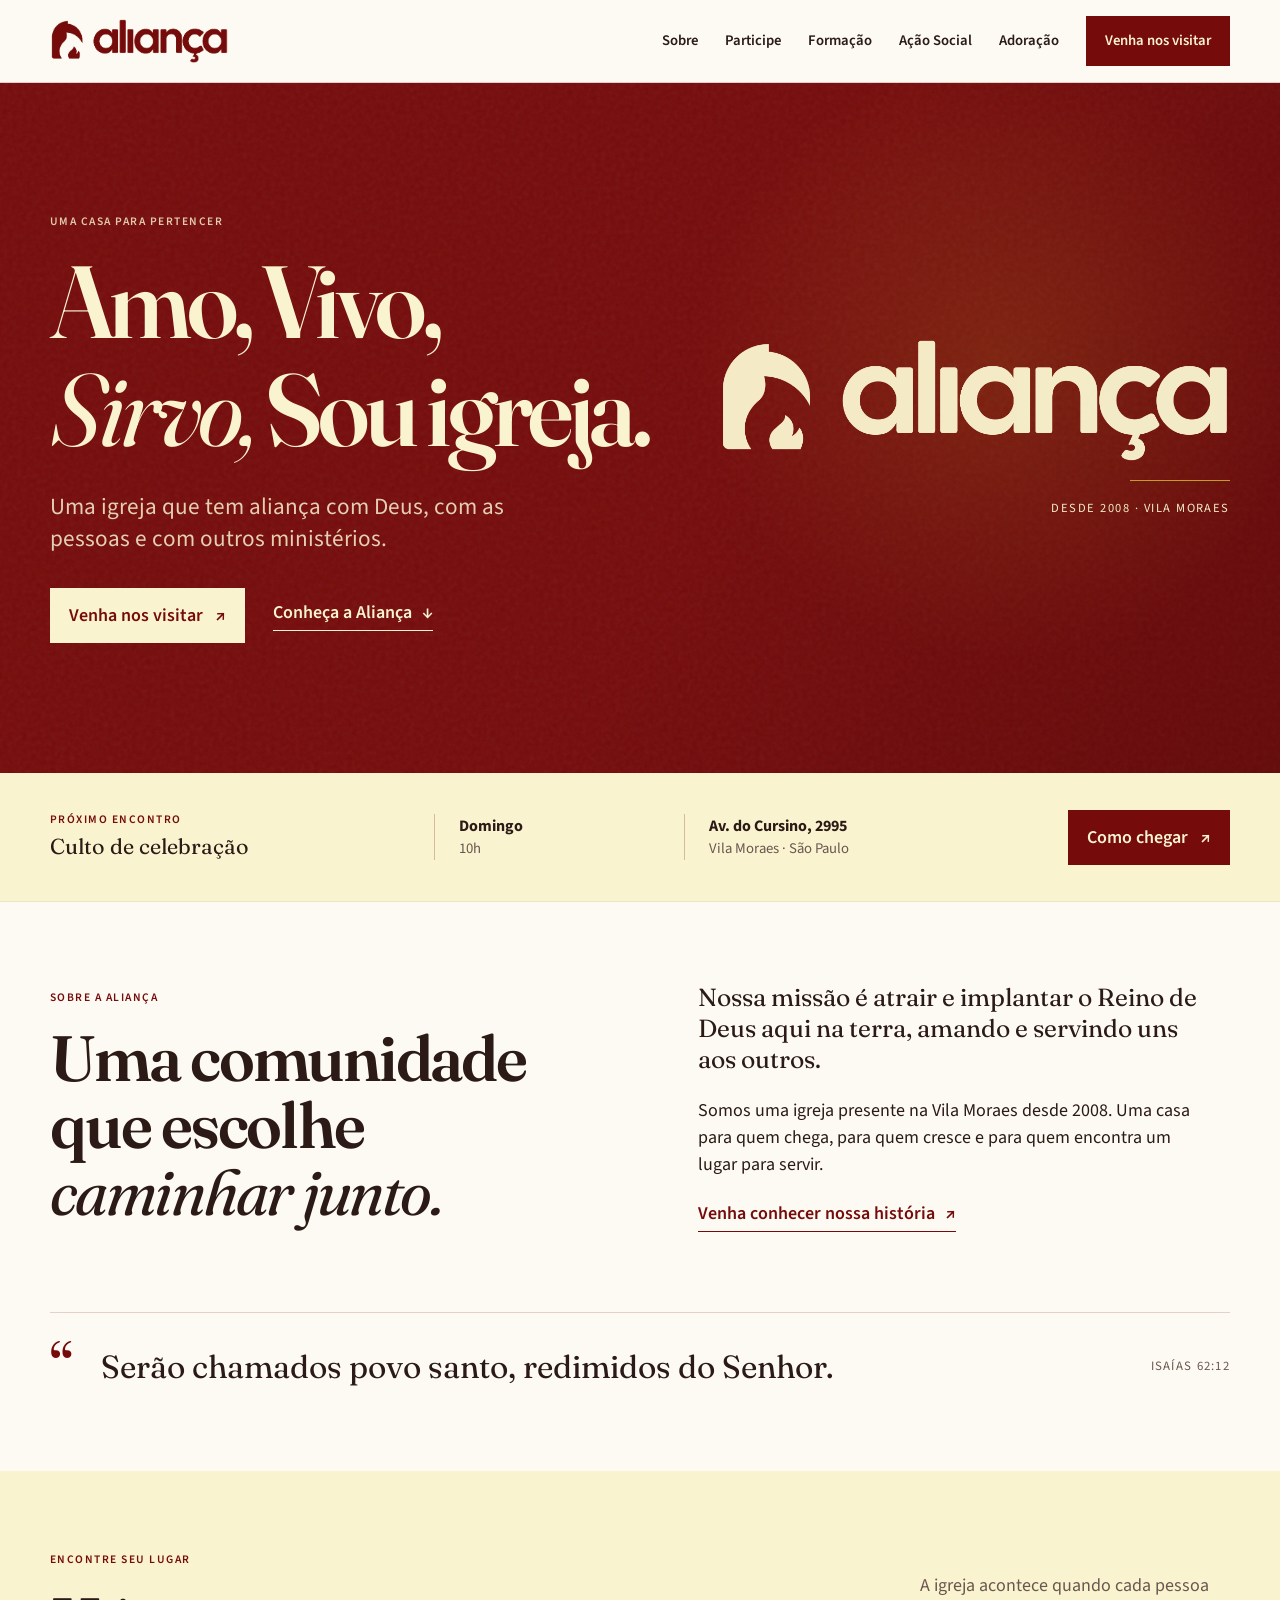
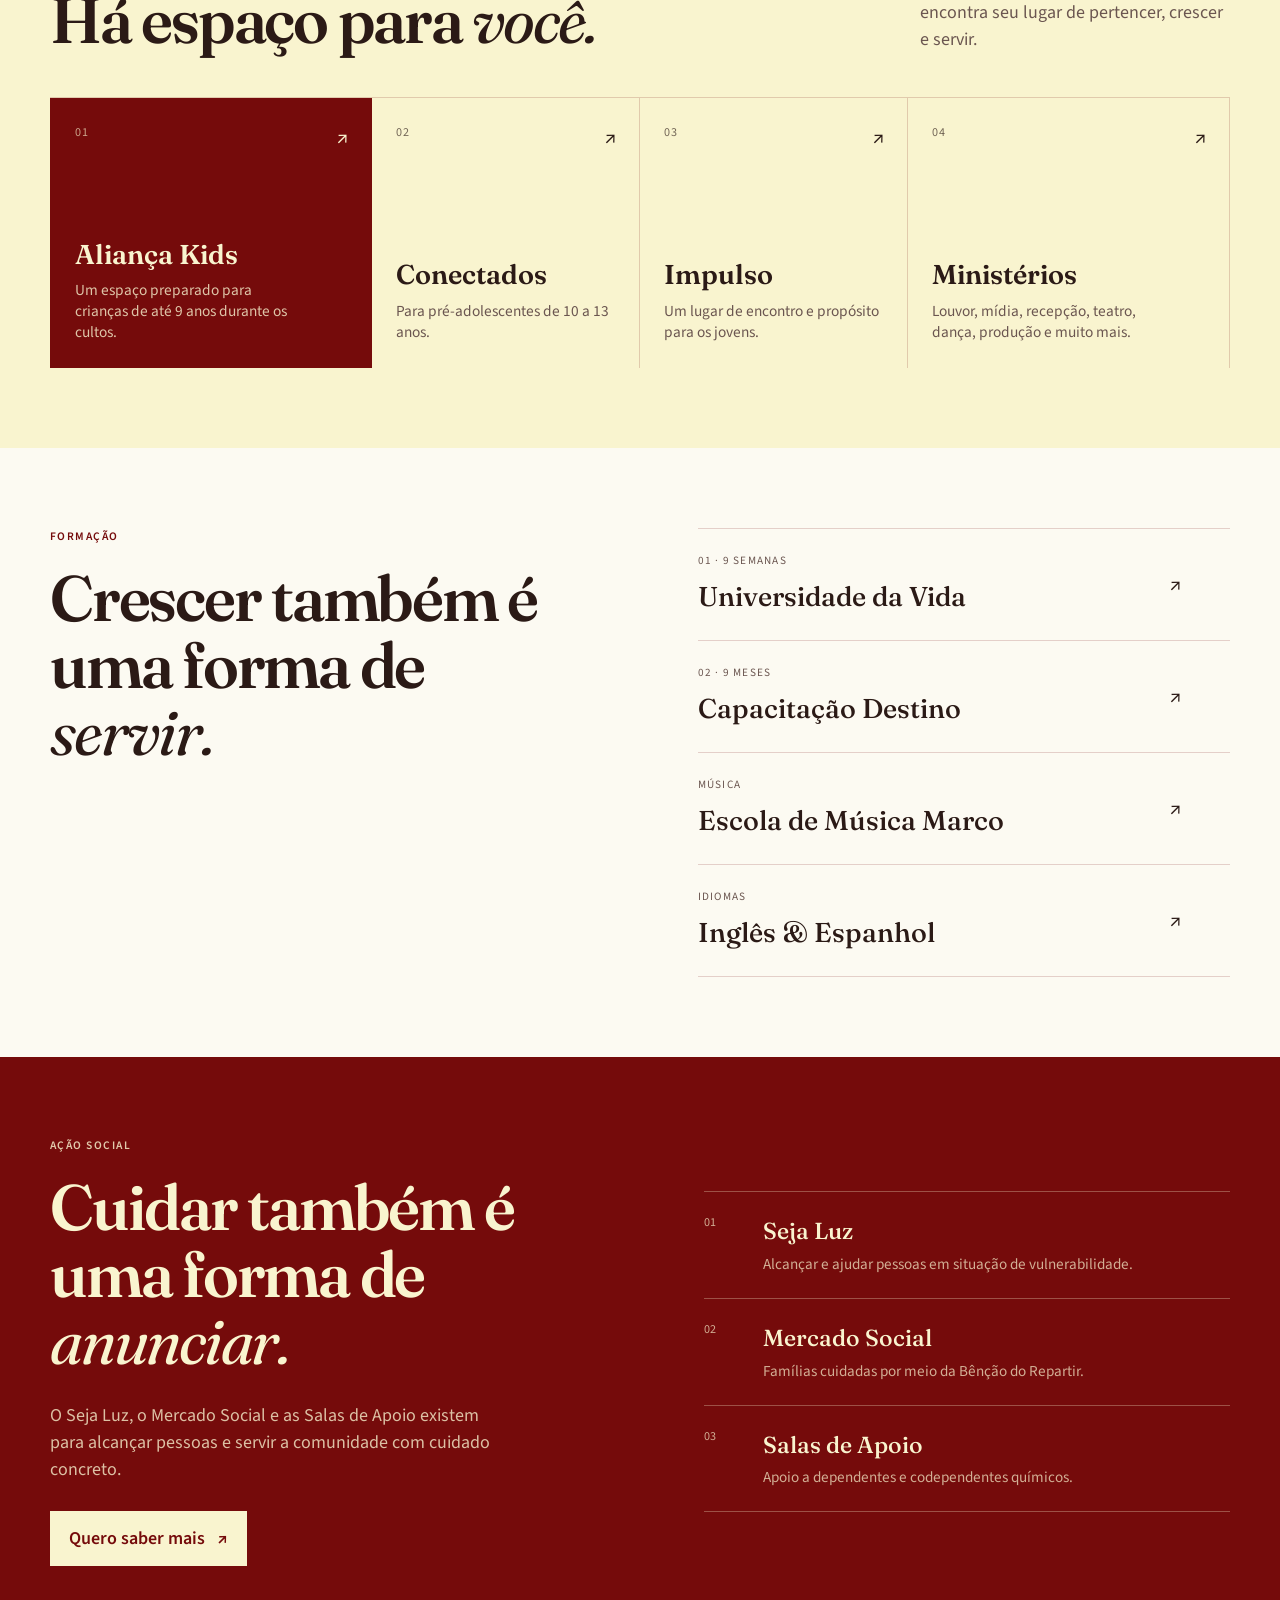
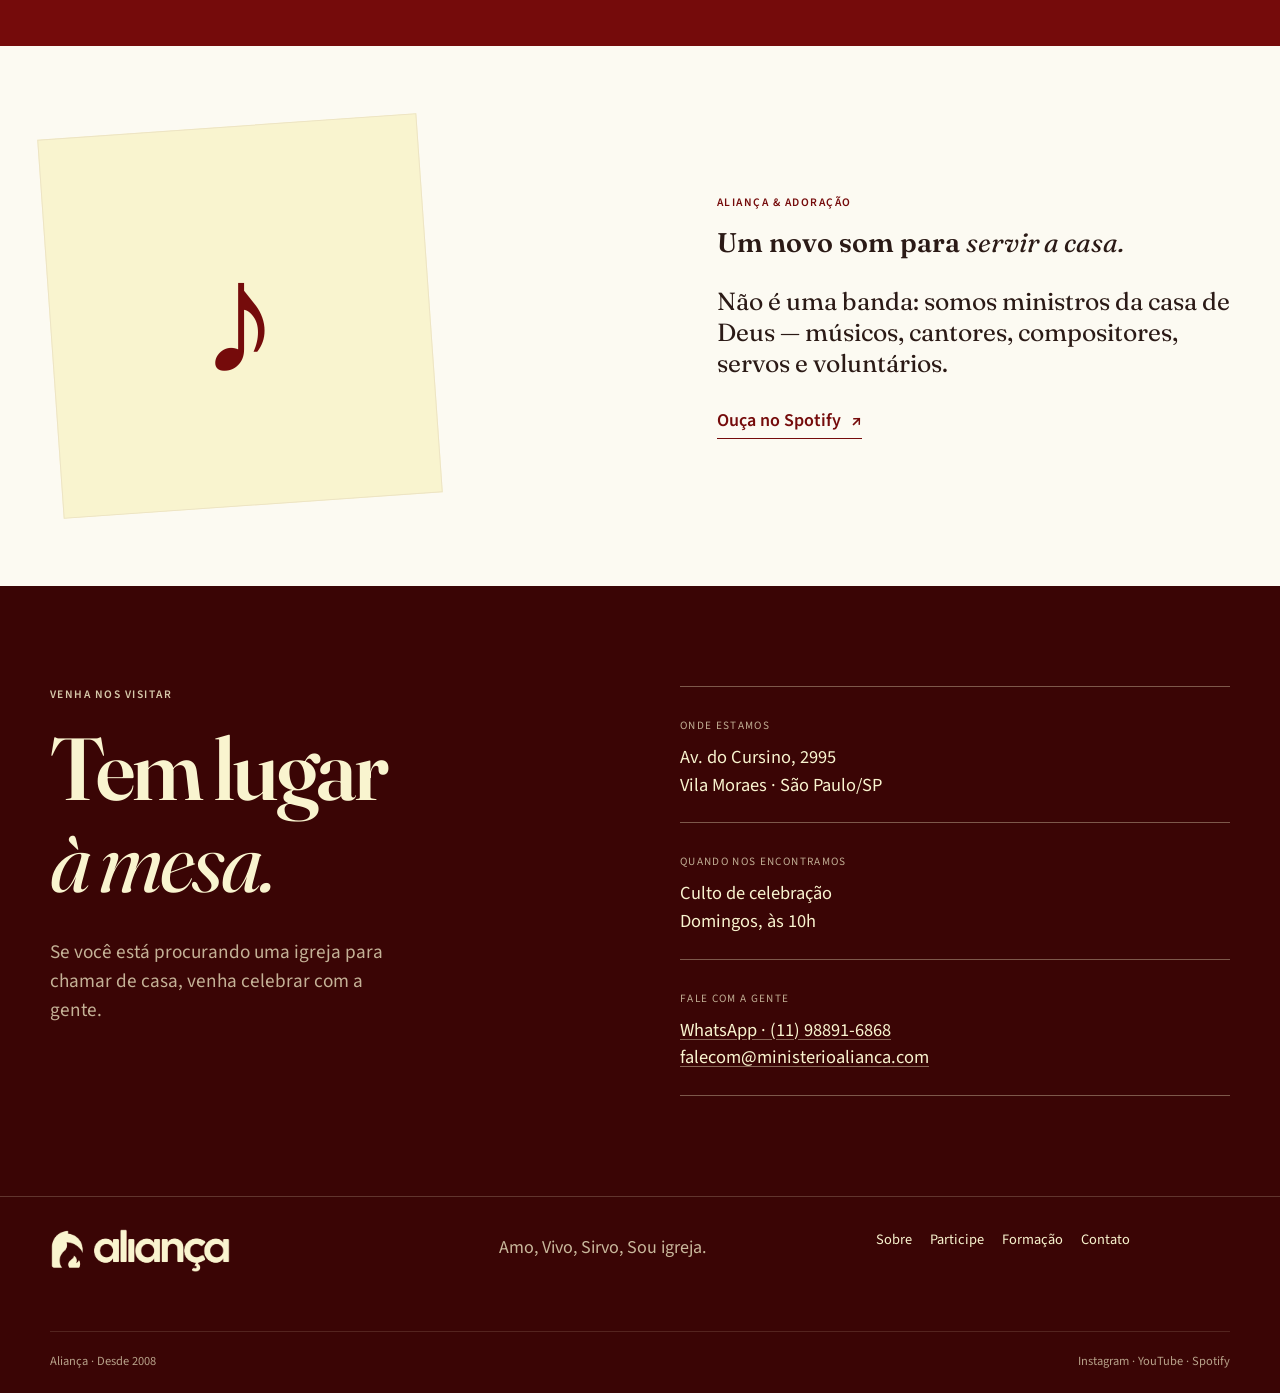
==== index.html @ 7a593504 "Site Aliança — versão inicial para validação online" ====
<!doctype html>
<html lang="pt-BR">
<head>
  <meta charset="utf-8">
  <meta name="viewport" content="width=device-width, initial-scale=1">
  <meta name="description" content="Aliança — uma igreja que tem aliança com Deus, com as pessoas e com outros ministérios.">
  <title>Aliança — Amo, Vivo, Sirvo, Sou igreja</title>
  <link rel="preconnect" href="https://fonts.googleapis.com">
  <link rel="preconnect" href="https://fonts.gstatic.com" crossorigin>
  <link href="https://fonts.googleapis.com/css2?family=Fraunces:opsz,wght@9..144,400;9..144,500;9..144,600;9..144,700&family=Source+Sans+3:wght@400;600&display=swap" rel="stylesheet">
  <link rel="stylesheet" href="tokens.css">
  <link rel="stylesheet" href="styles.css">
  <script src="script.js" defer></script>
</head>
<body>
  <a class="skip-link" href="#conteudo">Pular para o conteúdo</a>

  <header class="site-header" data-header>
    <div class="container header-inner">
      <a class="brand" href="#inicio" aria-label="Aliança — início">
        <img src="imagens/logo-bordo-transparente.png" alt="Aliança" width="190" height="61">
      </a>
      <button class="menu-toggle" type="button" aria-expanded="false" aria-controls="menu-principal">
        <span class="sr-only">Abrir menu</span>
        <span></span><span></span><span></span>
      </button>
      <nav id="menu-principal" class="main-nav" aria-label="Navegação principal">
        <a href="sobre.html">Sobre</a>
        <a href="participe.html">Participe</a>
        <a href="formacao.html">Formação</a>
        <a href="acao-social.html">Ação Social</a>
        <a href="adoracao.html">Adoração</a>
        <a class="nav-cta" href="contato.html">Venha nos visitar</a>
      </nav>
    </div>
  </header>

  <main id="conteudo">
    <section id="inicio" class="hero">
      <div class="hero-texture" aria-hidden="true"></div>
      <div class="container hero-grid">
        <div class="hero-copy">
          <p class="eyebrow eyebrow-light">Uma casa para pertencer</p>
          <h1>Amo, Vivo,<br><em>Sirvo,</em> Sou igreja.</h1>
          <p class="hero-lead">Uma igreja que tem aliança com Deus, com as pessoas e com outros ministérios.</p>
          <div class="hero-actions">
            <a class="button button-cream" href="#contato">Venha nos visitar <span aria-hidden="true">↗</span></a>
            <a class="text-link text-link-light" href="#sobre">Conheça a Aliança <span aria-hidden="true">↓</span></a>
          </div>
        </div>
        <div class="hero-mark" aria-hidden="true">
          <img src="imagens/logo2.png" alt="" width="530" height="146">
          <span class="hero-rule"></span>
          <span>Desde 2008 · Vila Moraes</span>
        </div>
      </div>
    </section>

    <section class="visit-strip" aria-label="Próximo culto">
      <div class="container visit-grid">
        <div>
          <p class="eyebrow">Próximo encontro</p>
          <p class="visit-title">Culto de celebração</p>
        </div>
        <div class="visit-detail"><strong>Domingo</strong><span>10h</span></div>
        <div class="visit-detail"><strong>Av. do Cursino, 2995</strong><span>Vila Moraes · São Paulo</span></div>
        <a class="button button-wine" href="#contato">Como chegar <span aria-hidden="true">↗</span></a>
      </div>
    </section>

    <section id="sobre" class="section section-light about-section">
      <div class="container split-grid">
        <div class="section-intro">
          <p class="eyebrow">Sobre a Aliança</p>
          <h2>Uma comunidade que escolhe <em>caminhar junto.</em></h2>
        </div>
        <div class="section-body">
          <p class="lead">Nossa missão é atrair e implantar o Reino de Deus aqui na terra, amando e servindo uns aos outros.</p>
          <p>Somos uma igreja presente na Vila Moraes desde 2008. Uma casa para quem chega, para quem cresce e para quem encontra um lugar para servir.</p>
          <a class="text-link" href="#contato">Venha conhecer nossa história <span aria-hidden="true">↗</span></a>
        </div>
      </div>
      <div class="container verse-band">
        <div class="verse-mark" aria-hidden="true">“</div>
        <blockquote>Serão chamados povo santo, redimidos do Senhor.</blockquote>
        <cite>Isaías 62:12</cite>
      </div>
    </section>

    <section id="participe" class="section section-cream participate-section">
      <div class="container">
        <div class="section-heading-row">
          <div><p class="eyebrow">Encontre seu lugar</p><h2>Há espaço para <em>você.</em></h2></div>
          <p class="heading-note">A igreja acontece quando cada pessoa encontra seu lugar de pertencer, crescer e servir.</p>
        </div>
        <div class="path-grid">
          <a class="path-card path-card-featured" href="#contato"><span class="card-number">01</span><h3>Aliança Kids</h3><p>Um espaço preparado para crianças de até 9 anos durante os cultos.</p><span class="card-arrow">↗</span></a>
          <a class="path-card" href="#contato"><span class="card-number">02</span><h3>Conectados</h3><p>Para pré-adolescentes de 10 a 13 anos.</p><span class="card-arrow">↗</span></a>
          <a class="path-card" href="#contato"><span class="card-number">03</span><h3>Impulso</h3><p>Um lugar de encontro e propósito para os jovens.</p><span class="card-arrow">↗</span></a>
          <a class="path-card" href="#contato"><span class="card-number">04</span><h3>Ministérios</h3><p>Louvor, mídia, recepção, teatro, dança, produção e muito mais.</p><span class="card-arrow">↗</span></a>
        </div>
      </div>
    </section>

    <section id="formacao" class="section section-light formation-section">
      <div class="container split-grid align-start">
        <div class="section-intro"><p class="eyebrow">Formação</p><h2>Crescer também é uma forma de <em>servir.</em></h2></div>
        <div class="formation-list">
          <a href="#contato" class="list-item"><span><small>01 · 9 semanas</small><strong>Universidade da Vida</strong></span><span class="list-arrow">↗</span></a>
          <a href="#contato" class="list-item"><span><small>02 · 9 meses</small><strong>Capacitação Destino</strong></span><span class="list-arrow">↗</span></a>
          <a href="#contato" class="list-item"><span><small>Música</small><strong>Escola de Música Marco</strong></span><span class="list-arrow">↗</span></a>
          <a href="#contato" class="list-item"><span><small>Idiomas</small><strong>Inglês &amp; Espanhol</strong></span><span class="list-arrow">↗</span></a>
        </div>
      </div>
    </section>

    <section id="acao-social" class="section social-section">
      <div class="container social-grid">
        <div class="social-copy"><p class="eyebrow eyebrow-light">Ação Social</p><h2>Cuidar também é uma forma de <em>anunciar.</em></h2><p>O Seja Luz, o Mercado Social e as Salas de Apoio existem para alcançar pessoas e servir a comunidade com cuidado concreto.</p><a class="button button-cream" href="#contato">Quero saber mais <span aria-hidden="true">↗</span></a></div>
        <div class="social-list"><div><span>01</span><strong>Seja Luz</strong><p>Alcançar e ajudar pessoas em situação de vulnerabilidade.</p></div><div><span>02</span><strong>Mercado Social</strong><p>Famílias cuidadas por meio da Bênção do Repartir.</p></div><div><span>03</span><strong>Salas de Apoio</strong><p>Apoio a dependentes e codependentes químicos.</p></div></div>
      </div>
    </section>

    <section id="adoracao" class="section section-light worship-section">
      <div class="container worship-grid">
        <div class="worship-symbol" aria-hidden="true"><span>♪</span></div>
        <div><p class="eyebrow">Aliança &amp; Adoração</p><h2>Um novo som para <em>servir a casa.</em></h2><p class="lead">Não é uma banda: somos ministros da casa de Deus — músicos, cantores, compositores, servos e voluntários.</p><a class="text-link" href="#contato">Ouça no Spotify <span aria-hidden="true">↗</span></a></div>
      </div>
    </section>

    <section id="contato" class="contact-section">
      <div class="container contact-grid">
        <div><p class="eyebrow eyebrow-light">Venha nos visitar</p><h2>Tem lugar<br><em>à mesa.</em></h2><p class="contact-intro">Se você está procurando uma igreja para chamar de casa, venha celebrar com a gente.</p></div>
        <div class="contact-details"><div><small>Onde estamos</small><p>Av. do Cursino, 2995<br>Vila Moraes · São Paulo/SP</p></div><div><small>Quando nos encontramos</small><p>Culto de celebração<br>Domingos, às 10h</p></div><div><small>Fale com a gente</small><p><a href="https://wa.me/5511988916868">WhatsApp · (11) 98891-6868</a><br><a href="mailto:falecom@ministerioalianca.com">falecom@ministerioalianca.com</a></p></div></div>
      </div>
    </section>
  </main>

  <footer class="site-footer"><div class="container footer-grid"><a class="footer-brand" href="#inicio"><img src="imagens/logo2.png" alt="Aliança" width="180" height="50"></a><p>Amo, Vivo, Sirvo, Sou igreja.</p><div class="footer-links"><a href="#sobre">Sobre</a><a href="#participe">Participe</a><a href="#formacao">Formação</a><a href="#contato">Contato</a></div><div class="footer-bottom"><span>Aliança · Desde 2008</span><span><a href="https://www.instagram.com/ministerio.alianca/">Instagram</a> · <a href="https://www.youtube.com/">YouTube</a> · <a href="https://open.spotify.com/">Spotify</a></span></div></div></footer>
</body>
</html>
---- tokens.css ----
/* ============================================
   Aliança — Design Tokens (CSS Custom Properties)
   Gerado a partir do logotipo (bordô #750B0B + creme #F9F4CF)
   ============================================ */

:root {
  /* --- Cores primárias (do logo) --- */
  --cor-bordo: #750B0B;
  --cor-creme: #F9F4CF;

  /* --- Escala do bordô --- */
  --cor-bordo-profundo: #3A0505;
  --cor-bordo-medio: #962424;
  --cor-bordo-suave: #C26565;
  --cor-bordo-claro: #EBC9C9;

  /* --- Neutros quentes --- */
  --cor-marfim: #FCFAF2;
  --cor-areia: #EDE4C4;
  --cor-texto: #2B1A16;
  --cor-texto-suave: #6B5650;

  /* --- Acento --- */
  --cor-ouro: #C9A227;

  /* --- Tipografia --- */
  --fonte-display: 'Fraunces', Georgia, 'Times New Roman', serif;
  --fonte-texto: 'Source Sans 3', 'Segoe UI', system-ui, sans-serif;

  /* --- Escala tipográfica --- */
  --texto-xs: 0.75rem;
  --texto-sm: 0.875rem;
  --texto-base: 1rem;
  --texto-lg: 1.125rem;
  --texto-xl: 1.35rem;
  --texto-2xl: 1.75rem;
  --texto-3xl: 2.25rem;
  --texto-4xl: 3rem;
  --texto-5xl: 3.5rem;

  /* --- Espaçamento / forma --- */
  --raio: 4px;
  --raio-medio: 8px;
  --sombra: 0 2px 12px rgba(58, 5, 5, 0.08);
  --espaco-secao: 5rem;
}
---- styles.css ----
@import url('tokens.css');

:root{--container:1180px;--line:rgba(117,11,11,.18)}
*{box-sizing:border-box}html{scroll-behavior:smooth}body{margin:0;background:var(--cor-marfim);color:var(--cor-texto);font-family:var(--fonte-texto);font-size:18px;line-height:1.5}a{color:inherit;text-decoration:none}img{max-width:100%;height:auto;display:block}.container{width:min(calc(100% - 48px),var(--container));margin-inline:auto}.skip-link{position:absolute;left:-9999px}.skip-link:focus{left:16px;top:16px;z-index:100;background:var(--cor-creme);padding:12px 16px}.sr-only{position:absolute;width:1px;height:1px;padding:0;margin:-1px;overflow:hidden;clip:rect(0,0,0,0);white-space:nowrap;border:0}.site-header{position:sticky;top:0;z-index:20;background:rgba(252,250,242,.94);backdrop-filter:blur(12px);border-bottom:1px solid var(--line)}.header-inner{min-height:82px;display:flex;align-items:center;justify-content:space-between;gap:32px}.brand img{width:178px}.main-nav{display:flex;align-items:center;gap:27px;font-size:.92rem;font-weight:600}.main-nav a{transition:color .2s ease}.main-nav a:hover,.text-link:hover{color:var(--cor-bordo-medio)}.nav-cta,.button{display:inline-flex;align-items:center;gap:12px;padding:13px 18px;font-weight:600;border:1px solid transparent;transition:transform .2s ease,background .2s ease}.nav-cta{background:var(--cor-bordo);color:var(--cor-creme)}.nav-cta:hover{background:var(--cor-bordo-profundo);color:var(--cor-creme)}.button:hover{transform:translateY(-2px)}.button-cream{background:var(--cor-creme);color:var(--cor-bordo)}.button-cream:hover{background:#fff8d9}.button-wine{background:var(--cor-bordo);color:var(--cor-creme)}.button-wine:hover{background:var(--cor-bordo-profundo);color:var(--cor-creme)}.menu-toggle{display:none;background:none;border:0;width:44px;height:44px}.menu-toggle span:not(.sr-only){display:block;width:24px;height:2px;background:var(--cor-bordo);margin:5px auto}.hero{position:relative;isolation:isolate;min-height:690px;display:flex;align-items:center;background:var(--cor-bordo);color:var(--cor-creme);overflow:hidden}.hero:after{content:"";position:absolute;inset:0;background:radial-gradient(circle at 78% 40%,rgba(201,162,39,.15),transparent 28%),linear-gradient(120deg,transparent 0 55%,rgba(58,5,5,.28) 100%);z-index:-1}.hero-texture{position:absolute;inset:0;opacity:.14;z-index:-1;background-image:url("data:image/svg+xml,%3Csvg viewBox='0 0 160 160' xmlns='http://www.w3.org/2000/svg'%3E%3Cfilter id='n'%3E%3CfeTurbulence type='fractalNoise' baseFrequency='.9' numOctaves='4' stitchTiles='stitch'/%3E%3C/filter%3E%3Crect width='100%25' height='100%25' filter='url(%23n)' opacity='.5'/%3E%3C/svg%3E")}.hero-grid{display:grid;grid-template-columns:1.1fr .9fr;align-items:center;gap:40px}.eyebrow{color:var(--cor-bordo);font-size:.72rem;font-weight:600;letter-spacing:.13em;text-transform:uppercase;margin:0 0 18px}.eyebrow-light{color:var(--cor-creme);opacity:.82}.hero h1,h2,h3{font-family:var(--fonte-display);font-weight:600;line-height:1.05;margin:0}.hero h1{font-size:clamp(3.5rem,8vw,6.8rem);letter-spacing:-.045em;max-width:720px}.hero h1 em,h2 em{font-style:italic;font-weight:400}.hero-lead{font-size:clamp(1.15rem,2vw,1.45rem);max-width:520px;line-height:1.35;margin:28px 0 34px;color:rgba(249,244,207,.84)}.hero-actions{display:flex;align-items:center;gap:28px;flex-wrap:wrap}.text-link{display:inline-flex;align-items:center;gap:10px;color:var(--cor-bordo);font-weight:600;border-bottom:1px solid currentColor;padding-bottom:4px}.text-link-light{color:var(--cor-creme)}.hero-mark{justify-self:end;display:flex;flex-direction:column;align-items:flex-end;gap:18px;opacity:.96}.hero-mark img{width:min(100%,530px)}.hero-mark span:last-child{font-size:.78rem;letter-spacing:.12em;text-transform:uppercase}.hero-rule{height:1px;width:100px;background:var(--cor-ouro)}.visit-strip{background:var(--cor-creme);border-bottom:1px solid var(--cor-areia)}.visit-grid{min-height:128px;display:grid;grid-template-columns:1.2fr .75fr 1.2fr auto;align-items:center;gap:30px}.visit-grid .eyebrow{margin-bottom:3px}.visit-title{font-family:var(--fonte-display);font-size:1.35rem;margin:0}.visit-detail{border-left:1px solid rgba(117,11,11,.25);padding-left:24px;display:flex;flex-direction:column}.visit-detail strong{font-size:1rem}.visit-detail span{font-size:.92rem;color:var(--cor-texto-suave)}.section{padding:var(--espaco-secao) 0}.section-light{background:var(--cor-marfim)}.section-cream{background:var(--cor-creme)}.split-grid{display:grid;grid-template-columns:1fr 1fr;gap:clamp(48px,9vw,140px);align-items:center}.section-intro h2,.section-heading-row h2,.social-copy h2,.contact-section h2{font-size:clamp(2.45rem,5vw,4.4rem);letter-spacing:-.035em;max-width:560px}.section-body{max-width:500px}.section-body p{margin:0 0 22px}.section-body .lead,.worship-section .lead{font-family:var(--fonte-display);font-size:1.55rem;line-height:1.25}.verse-band{border-top:1px solid var(--line);margin-top:80px;padding-top:30px;display:grid;grid-template-columns:auto 1fr auto;align-items:center;gap:28px}.verse-mark{font-family:var(--fonte-display);color:var(--cor-bordo);font-size:4rem;line-height:.6}.verse-band blockquote{font-family:var(--fonte-display);font-size:clamp(1.4rem,2.5vw,2rem);margin:0}.verse-band cite{font-size:.8rem;text-transform:uppercase;letter-spacing:.1em;font-style:normal;color:var(--cor-texto-suave)}.section-heading-row{display:flex;align-items:end;justify-content:space-between;gap:40px;margin-bottom:44px}.heading-note{max-width:310px;color:var(--cor-texto-suave);margin:0}.path-grid{display:grid;grid-template-columns:1.2fr 1fr 1fr 1.2fr;border-top:1px solid var(--line)}.path-card{position:relative;min-height:270px;padding:26px 24px;border-right:1px solid var(--line);display:flex;flex-direction:column;transition:background .2s ease}.path-card:first-child{border-left:1px solid var(--line)}.path-card:hover{background:rgba(255,255,255,.48)}.path-card-featured{background:var(--cor-bordo);color:var(--cor-creme)}.path-card-featured:hover{background:var(--cor-bordo-profundo)}.card-number{font-size:.76rem;letter-spacing:.08em;opacity:.65}.path-card h3{font-size:1.7rem;margin-top:auto}.path-card p{font-size:.96rem;line-height:1.35;color:var(--cor-texto-suave);max-width:220px;margin:12px 0 0}.path-card-featured p{color:rgba(249,244,207,.8)}.card-arrow,.list-arrow{font-size:1.3rem;position:absolute;right:22px;top:24px}.align-start{align-items:start}.formation-list{border-top:1px solid var(--line)}.list-item{position:relative;display:flex;justify-content:space-between;align-items:center;min-height:112px;border-bottom:1px solid var(--line);padding:20px 48px 20px 0;transition:padding .2s ease,color .2s ease}.list-item:hover{padding-left:12px;color:var(--cor-bordo)}.list-item small{display:block;text-transform:uppercase;letter-spacing:.11em;color:var(--cor-texto-suave);font-size:.7rem;margin-bottom:7px}.list-item strong{font-family:var(--fonte-display);font-size:1.7rem;font-weight:500}.list-arrow{position:static}.social-section{background:var(--cor-bordo);color:var(--cor-creme)}.social-grid{display:grid;grid-template-columns:1fr 1fr;gap:clamp(50px,10vw,150px);align-items:center}.social-copy h2{max-width:530px}.social-copy>p:not(.eyebrow){max-width:440px;color:rgba(249,244,207,.78);margin:28px 0}.social-list{border-top:1px solid rgba(249,244,207,.3)}.social-list>div{padding:22px 0;border-bottom:1px solid rgba(249,244,207,.3);display:grid;grid-template-columns:44px 1fr;column-gap:15px}.social-list span{font-size:.76rem;opacity:.7}.social-list strong{font-family:var(--fonte-display);font-size:1.45rem;font-weight:500}.social-list p{grid-column:2;margin:4px 0 0;color:rgba(249,244,207,.7);font-size:.95rem}.worship-grid{display:grid;grid-template-columns:1fr 1fr;gap:clamp(50px,12vw,180px);align-items:center}.worship-symbol{width:min(100%,380px);aspect-ratio:1;background:var(--cor-creme);border:1px solid var(--cor-areia);display:grid;place-items:center;transform:rotate(-4deg)}.worship-symbol span{font-family:var(--fonte-display);font-size:10rem;color:var(--cor-bordo);transform:rotate(4deg)}.worship-section .lead{max-width:520px;margin:28px 0}.contact-section{background:var(--cor-bordo-profundo);color:var(--cor-creme);padding:100px 0}.contact-grid{display:grid;grid-template-columns:1fr 1fr;gap:80px}.contact-section h2{font-size:clamp(3rem,7vw,5.5rem)}.contact-intro{max-width:350px;font-size:1.2rem;color:rgba(249,244,207,.72);margin-top:32px}.contact-details{border-top:1px solid rgba(249,244,207,.35)}.contact-details>div{padding:23px 0;border-bottom:1px solid rgba(249,244,207,.35)}.contact-details small{font-size:.7rem;letter-spacing:.12em;text-transform:uppercase;opacity:.7}.contact-details p{margin:7px 0 0;font-size:1.15rem}.contact-details a{text-decoration:underline;text-decoration-color:rgba(249,244,207,.4);text-underline-offset:3px}.site-footer{background:var(--cor-bordo-profundo);border-top:1px solid rgba(249,244,207,.2);color:var(--cor-creme);padding:32px 0 22px}.footer-grid{display:grid;grid-template-columns:1.2fr 1fr 1fr;gap:24px;align-items:start}.footer-brand img{width:180px}.footer-grid>p{margin:5px 0;opacity:.75}.footer-links{display:flex;flex-wrap:wrap;gap:18px;font-size:.9rem}.footer-links a:hover,.footer-bottom a:hover{text-decoration:underline}.footer-bottom{grid-column:1/-1;border-top:1px solid rgba(249,244,207,.2);padding-top:20px;margin-top:35px;display:flex;justify-content:space-between;gap:20px;font-size:.78rem;opacity:.65}
@media(max-width:900px){.main-nav{gap:15px}.visit-grid{grid-template-columns:1fr 1fr}.visit-grid .button{justify-self:start}.path-grid{grid-template-columns:1fr 1fr}.path-card:nth-child(3){border-left:1px solid var(--line);border-top:1px solid var(--line)}.path-card:nth-child(4){border-top:1px solid var(--line)}.hero{min-height:620px}.hero-grid{grid-template-columns:1fr}.hero-mark{display:none}.social-grid,.worship-grid,.contact-grid{gap:55px}}
@media(max-width:700px){body{font-size:17px}.container{width:min(calc(100% - 32px),var(--container))}.header-inner{min-height:70px}.brand img{width:145px}.menu-toggle{display:block}.main-nav{display:none;position:absolute;top:70px;left:0;right:0;background:var(--cor-marfim);border-bottom:1px solid var(--line);padding:20px 16px;flex-direction:column;align-items:stretch;gap:0}.main-nav.is-open{display:flex}.main-nav a{padding:13px 0;border-bottom:1px solid var(--line)}.main-nav .nav-cta{padding:13px 16px;margin-top:12px;text-align:center;border-bottom:0}.hero{min-height:650px}.hero h1{font-size:clamp(3.2rem,15vw,5rem)}.hero-lead{font-size:1.1rem}.visit-grid{grid-template-columns:1fr;gap:17px;padding:25px 0}.visit-detail{border-left:0;border-top:1px solid rgba(117,11,11,.25);padding:16px 0 0}.visit-grid .button{margin-top:3px}.section{padding:64px 0}.split-grid,.social-grid,.worship-grid,.contact-grid{grid-template-columns:1fr;gap:40px}.section-heading-row{display:block;margin-bottom:32px}.heading-note{margin-top:22px}.verse-band{grid-template-columns:auto 1fr;margin-top:55px;gap:16px}.verse-band cite{grid-column:2}.path-grid{grid-template-columns:1fr}.path-card,.path-card:first-child{border-left:1px solid var(--line);border-right:1px solid var(--line);border-bottom:1px solid var(--line);min-height:205px}.path-card:nth-child(3),.path-card:nth-child(4){border-top:0}.path-card h3{margin-top:42px}.formation-list{margin-top:10px}.list-item strong{font-size:1.45rem}.worship-symbol{width:75%;max-width:310px}.worship-symbol span{font-size:7rem}.contact-section{padding:72px 0}.footer-grid{grid-template-columns:1fr}.footer-bottom{grid-column:1;display:block}.footer-bottom span{display:block;margin-top:8px}}
@media(prefers-reduced-motion:reduce){html{scroll-behavior:auto}.button,.list-item,.path-card{transition:none}}
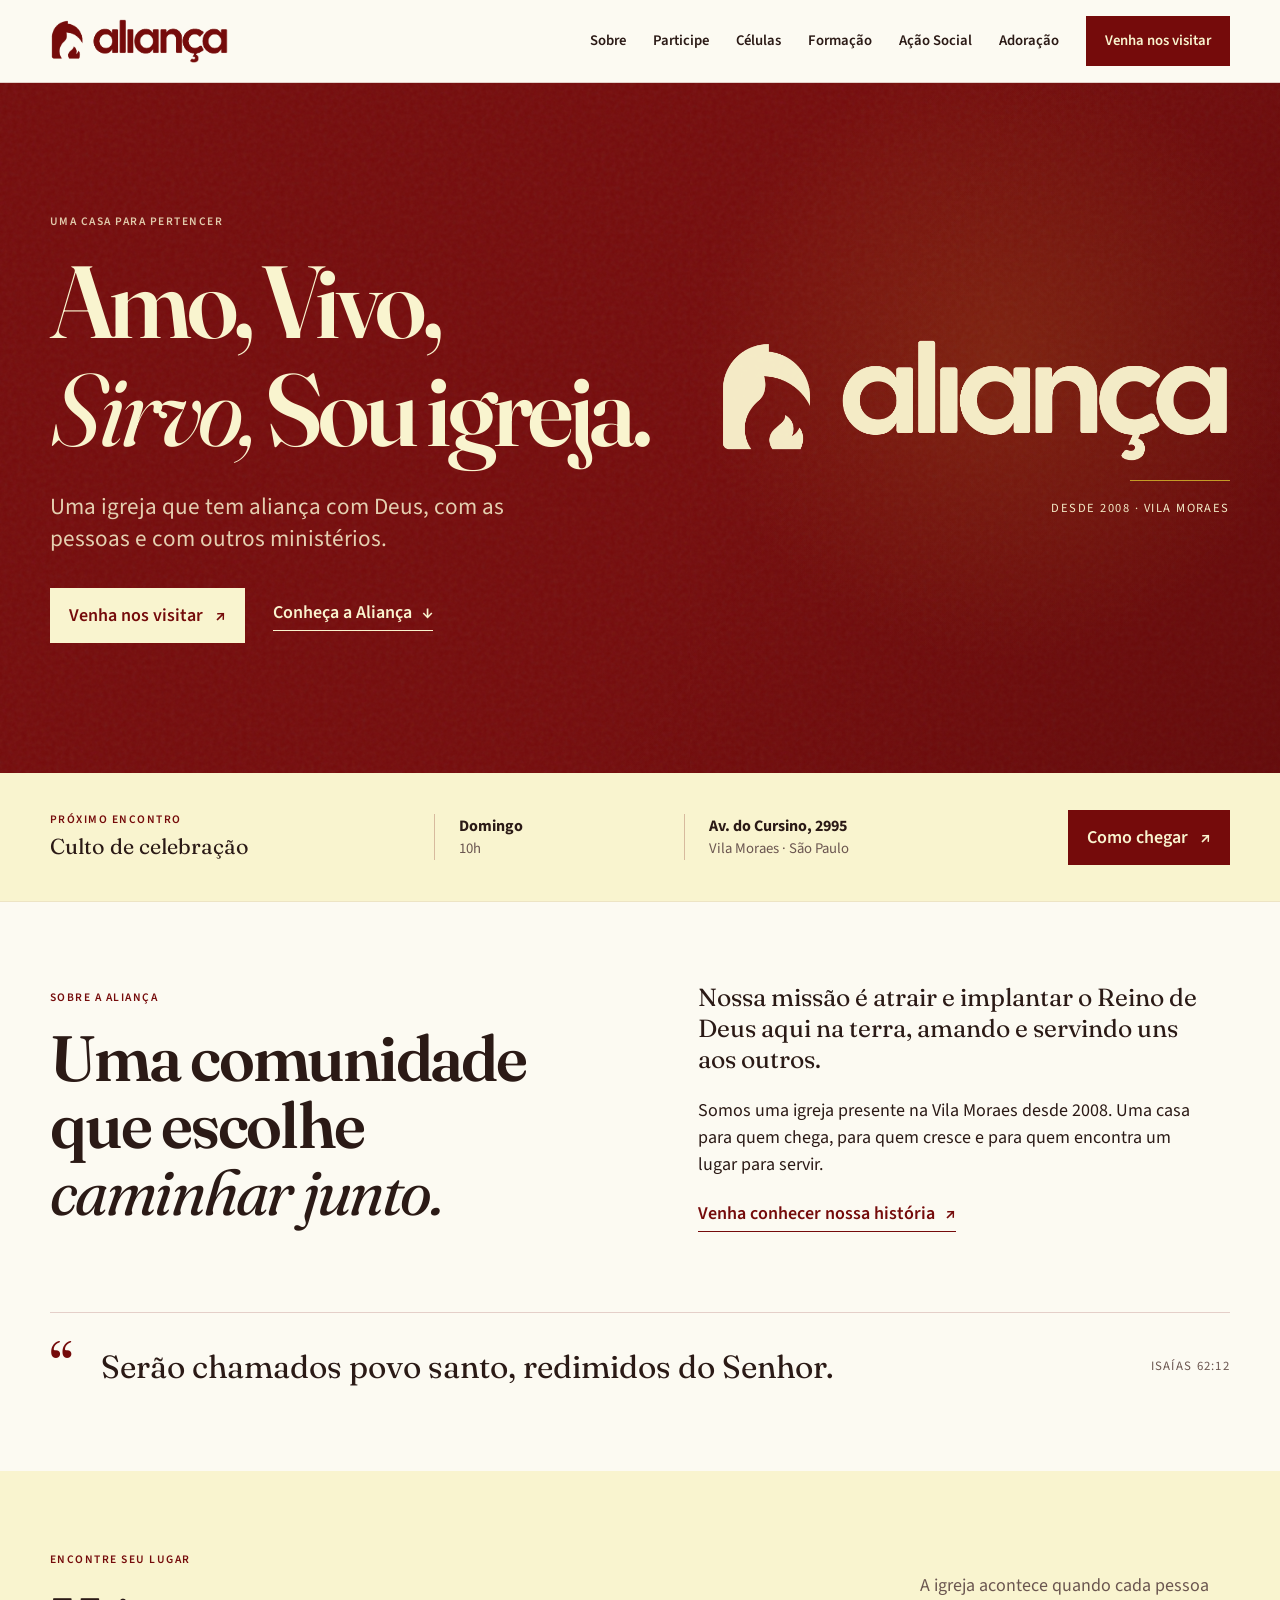
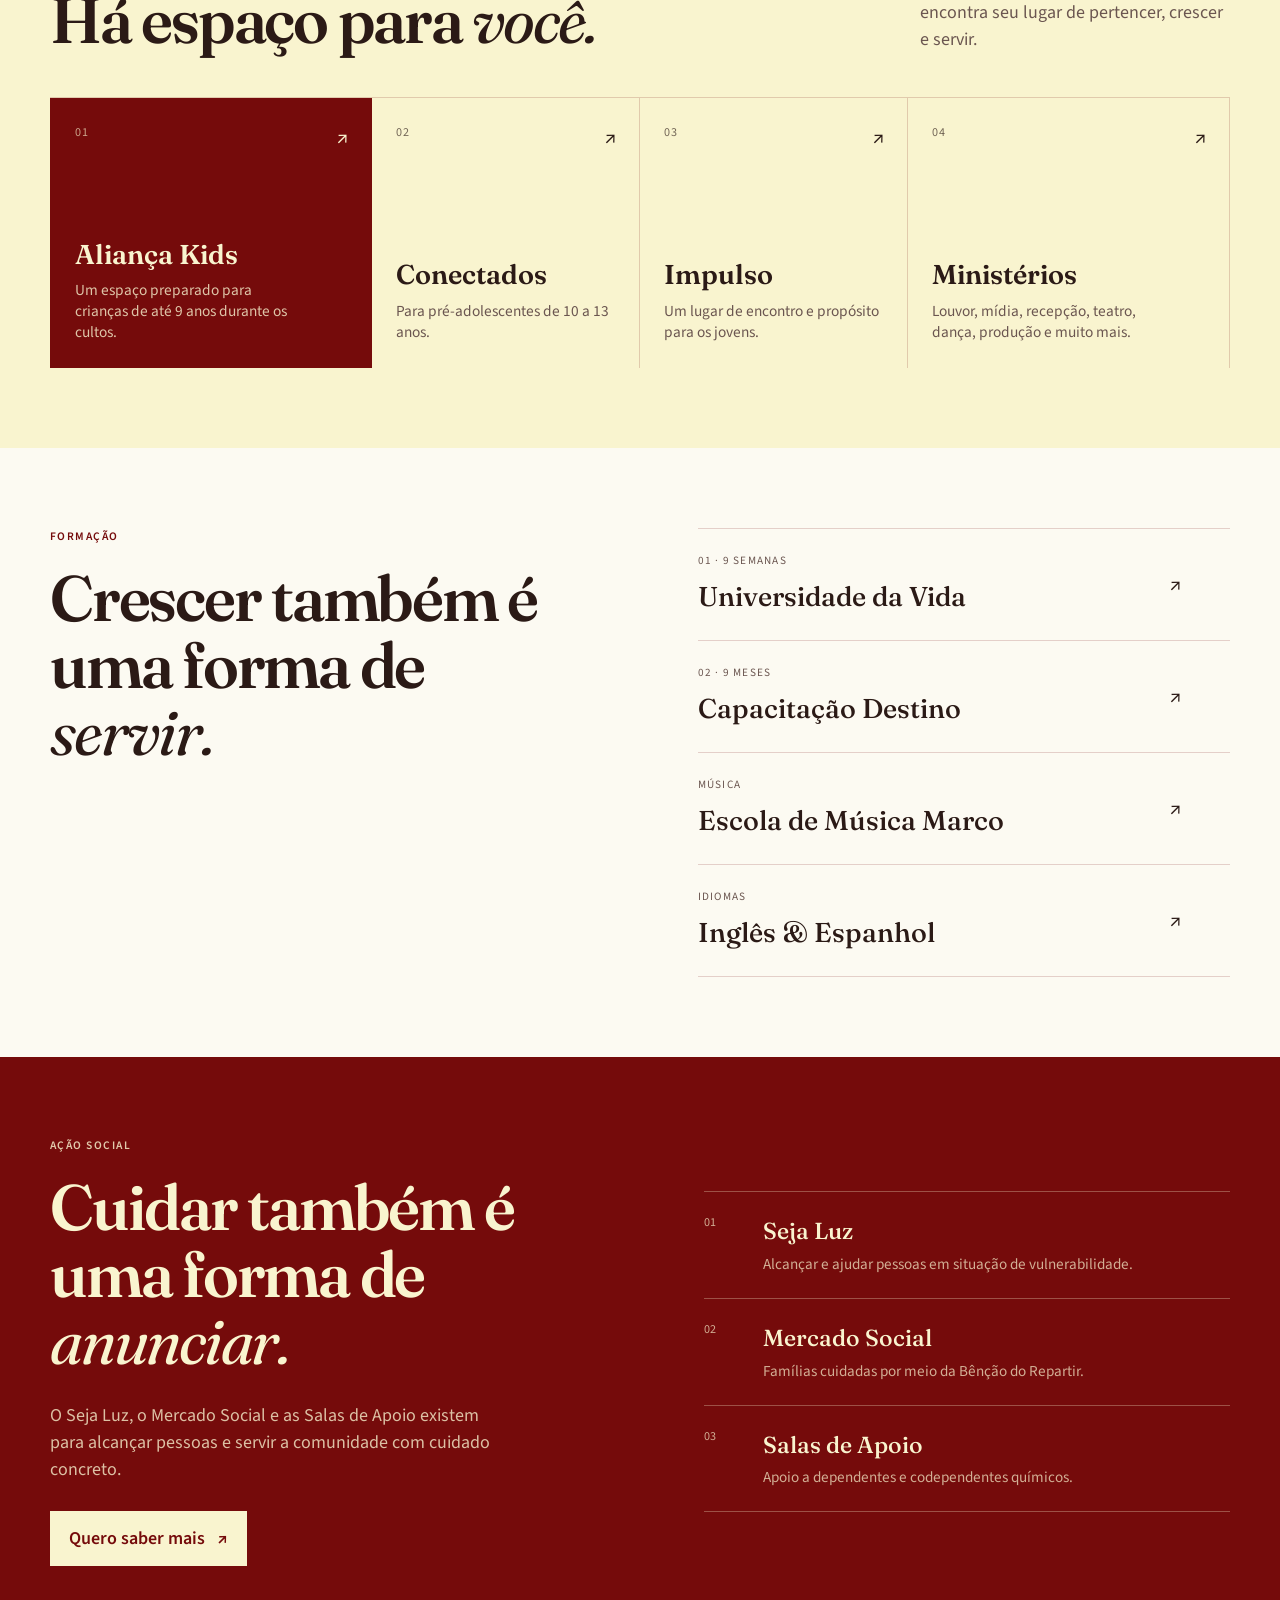
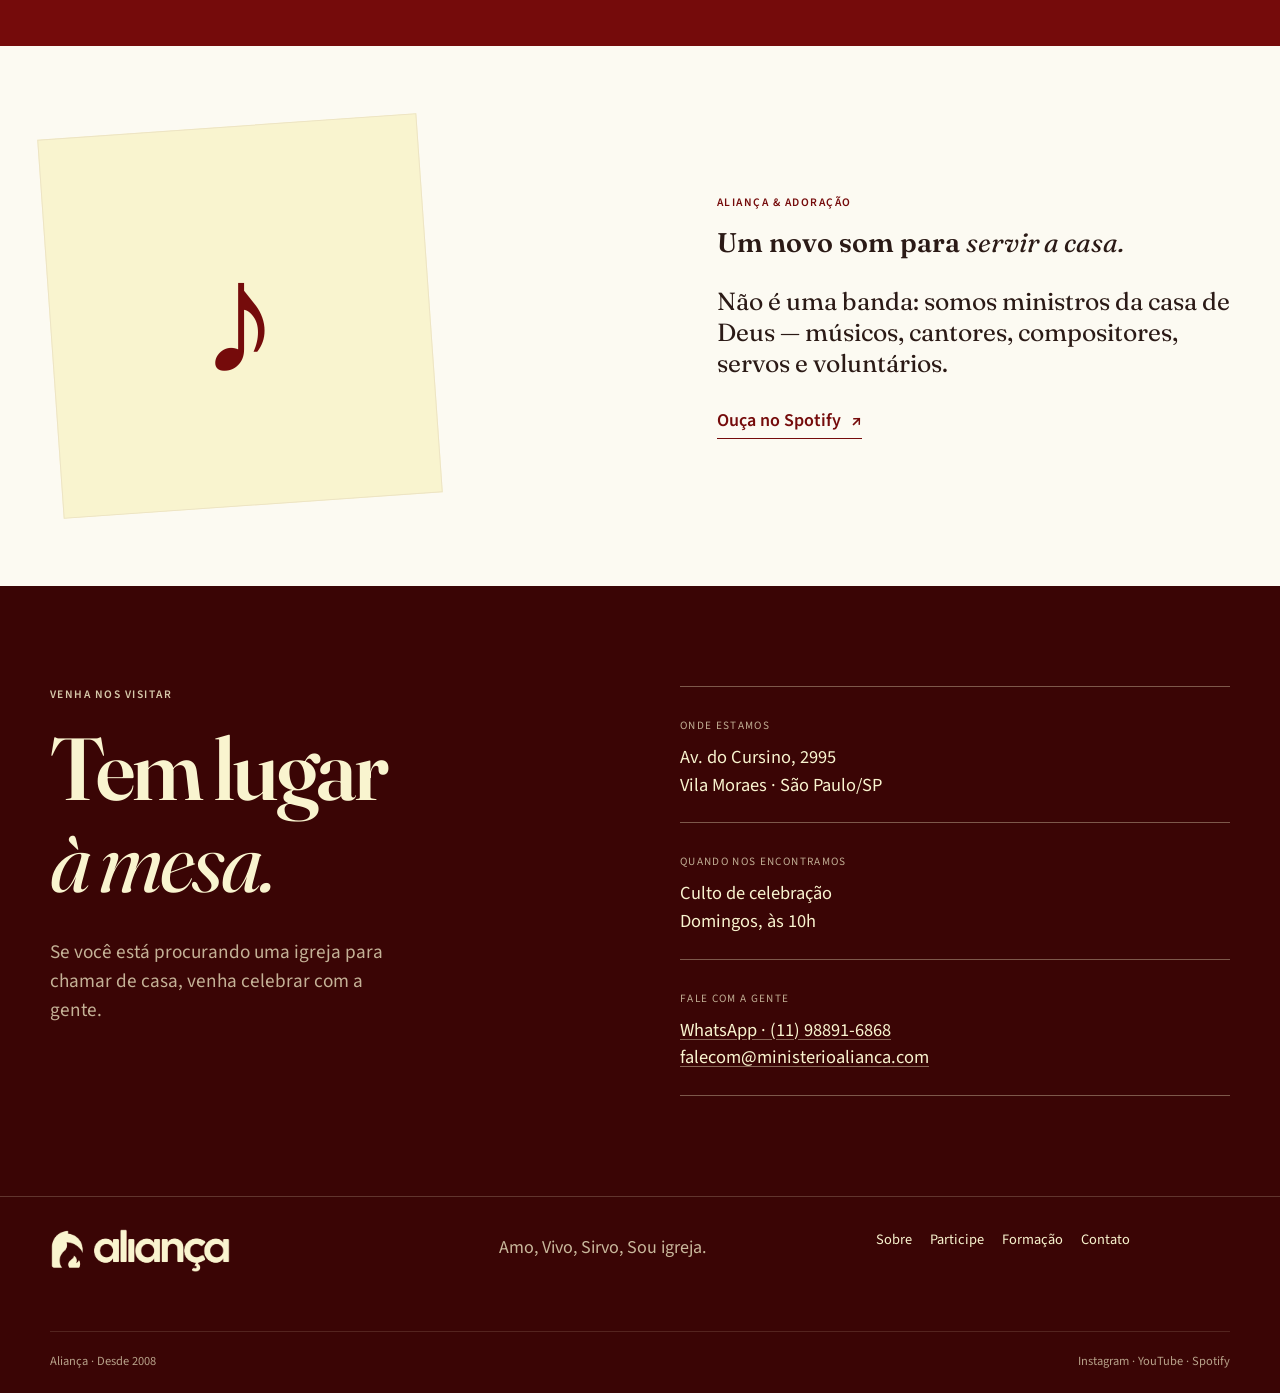
==== commit d6979a3b: "[verified] Adiciona busca de células com mapa e filtros" ====
--- a/index.html
+++ b/index.html
@@ -27,6 +27,7 @@
       <nav id="menu-principal" class="main-nav" aria-label="Navegação principal">
         <a href="sobre.html">Sobre</a>
         <a href="participe.html">Participe</a>
+        <a href="encontre-uma-celula.html">Células</a>
         <a href="formacao.html">Formação</a>
         <a href="acao-social.html">Ação Social</a>
         <a href="adoracao.html">Adoração</a>
